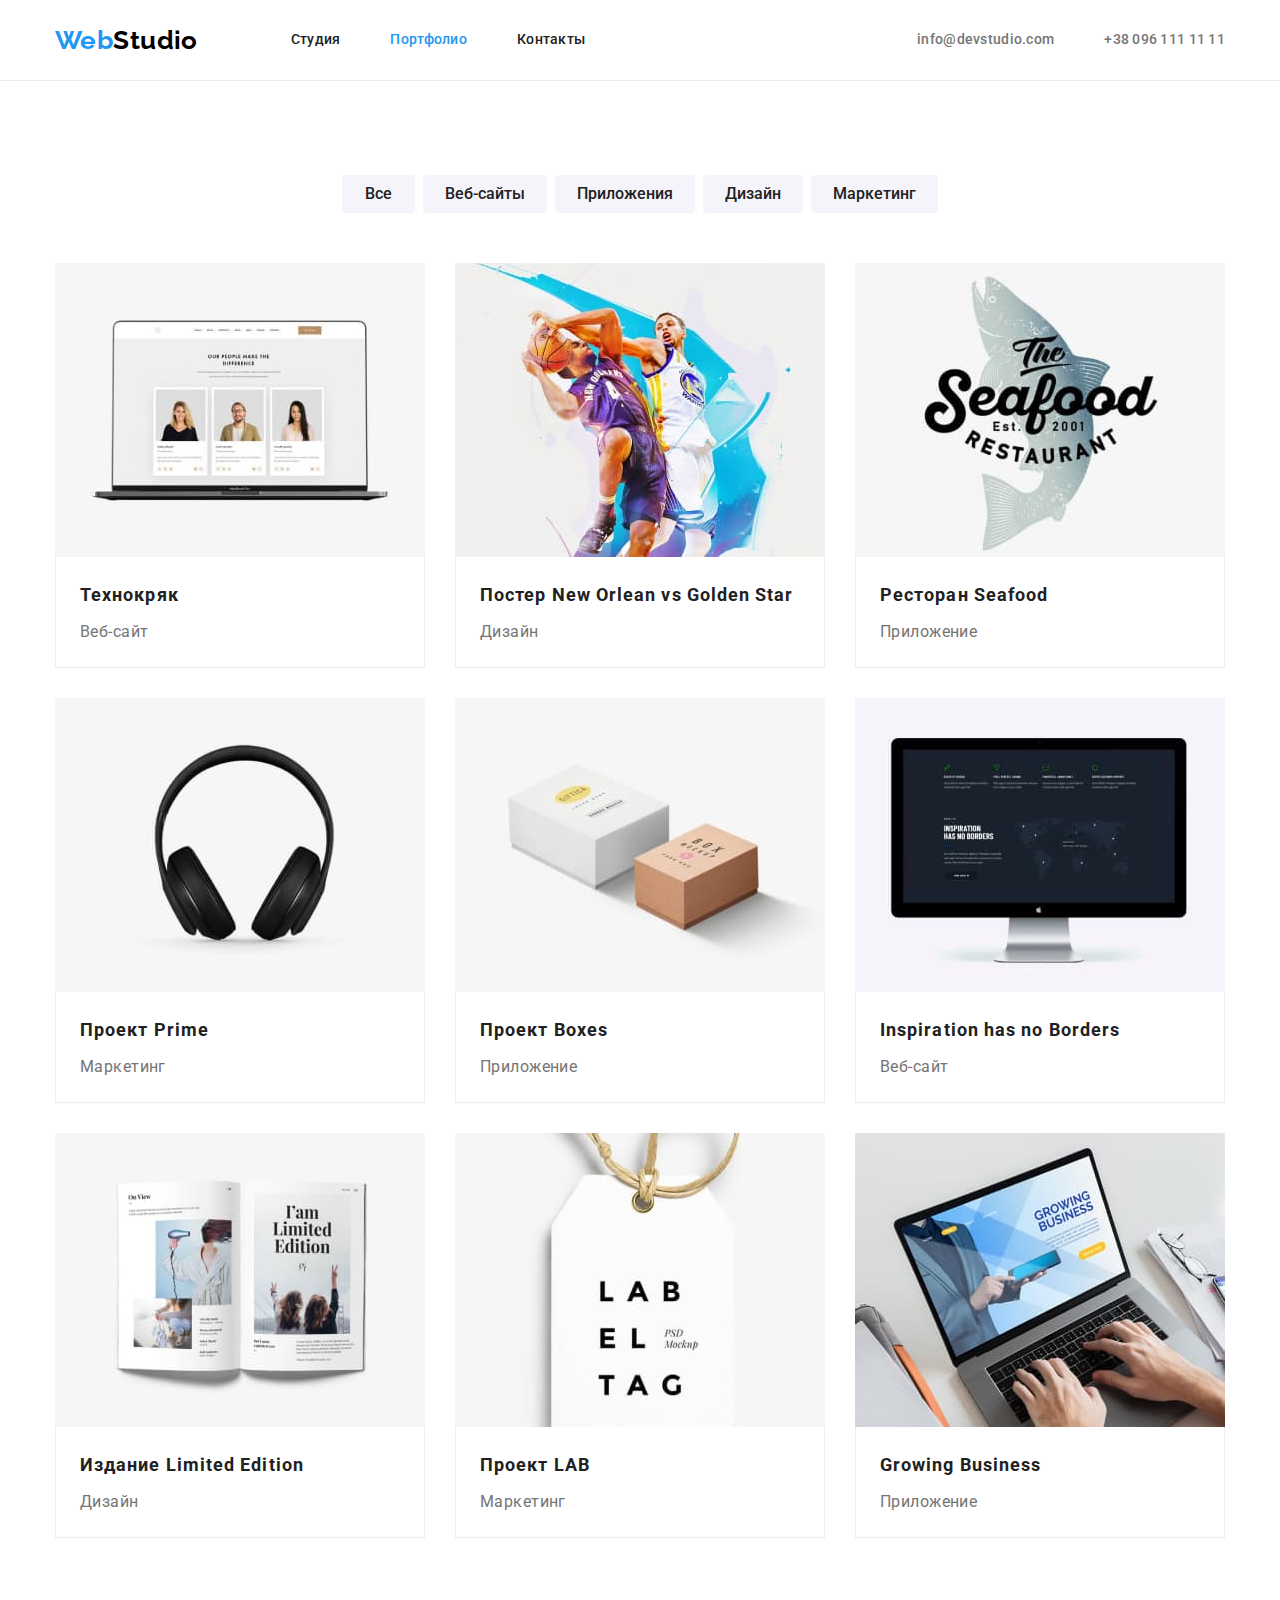
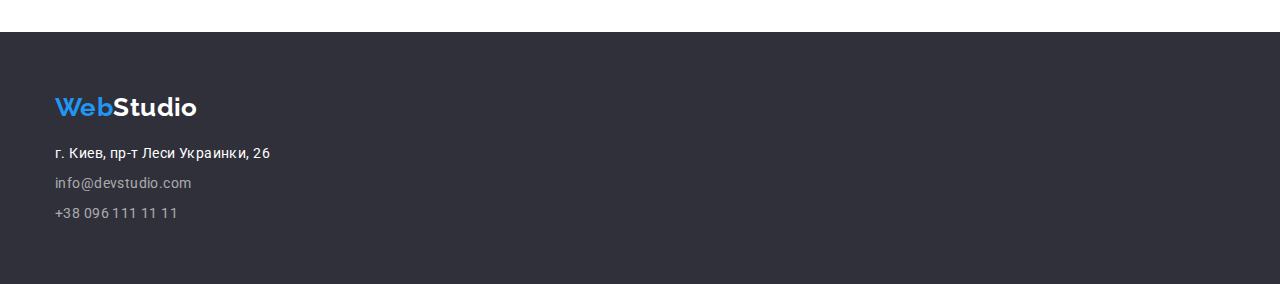
==== portfolio.html @ 34bc1569 "Added files of the previous task" ====
<!DOCTYPE html>
<html lang="ru">
  <head>
    <meta charset="UTF-8" />
    <meta http-equiv="X-UA-Compatible" content="IE=edge" />
    <meta name="viewport" content="width=device-width, initial-scale=1.0" />
    <title>Portfolio</title>
    <link
      href="https://fonts.googleapis.com/css2?family=Raleway:wght@700&family=Roboto:wght@400;500;700;900&display=swap"
      rel="stylesheet"
    />
    <link
      rel="stylesheet"
      href="https://cdnjs.cloudflare.com/ajax/libs/modern-normalize/1.1.0/modern-normalize.min.css"
    />
    <link rel="stylesheet" href="./css/styles.css" />
  </head>

  <body>
    <!-- Header -->
    <header class="page-header">
      <div class="header-line">
        <div class="container">
          <!-- Navigation -->
          <nav class="main-nav">
            <a class="logo" href="./index.html">Web<span class="logo-dark-part">Studio</span></a>
            <ul class="main-nav-list">
              <li class="main-nav-list-item">
                <a class="color-accent" href="./index.html">Студия</a>
              </li>
              <li class="main-nav-list-item">
                <a class="color-accent current" href="./portfolio.html">Портфолио</a>
              </li>
              <li class="main-nav-list-item"><a class="color-accent" href="#">Контакты</a></li>
            </ul>
          </nav>

          <!-- Contact Information -->
          <ul class="contacts-list">
            <li class="contacts-list-item">
              <a class="color-accent" href="mailto:info@devstudio.com">info@devstudio.com</a>
            </li>
            <li class="contacts-list-item">
              <a class="color-accent" href="tel:+380961111111">+38 096 111 11 11</a>
            </li>
          </ul>
        </div>
      </div>
    </header>

    <!-- Portfolio -->
    <main>
      <section class="portfolio section">
        <div class="container">
          <h1 class="portfolio-title visually-hidden">Портфолио</h1>

          <!-- Tabs -->
          <ul class="portfolio-tabs-list">
            <li class="portfolio-tabs-item"><button type="button">Все</button></li>
            <li class="portfolio-tabs-item">
              <button type="button">Веб-сайты</button>
            </li>
            <li class="portfolio-tabs-item">
              <button type="button">Приложения</button>
            </li>
            <li class="portfolio-tabs-item"><button type="button">Дизайн</button></li>
            <li class="portfolio-tabs-item">
              <button type="button">Маркетинг</button>
            </li>
          </ul>

          <!-- Projects -->
          <ul class="projects-list">
            <li class="projects-list-item">
              <img
                class="item-img"
                src="./images/technoquack.jpg"
                alt="Веб-сайт проекта Технокряк"
                width="370"
              />
              <div class="item-text">
                <h2 class="item-title">Технокряк</h2>
                <p class="item-descr">Веб-сайт</p>
              </div>
            </li>
            <li class="projects-list-item">
              <img
                class="item-img"
                src="./images/football.jpg"
                alt="Постер футбольных команд"
                width="370"
              />
              <div class="item-text">
                <h2 class="item-title">Постер New Orlean vs Golden Star</h2>
                <p class="item-descr">Дизайн</p>
              </div>
            </li>
            <li class="projects-list-item">
              <img
                class="item-img"
                src="./images/seafood-restaurant.jpg"
                alt="Логотип приложения для ресторана Seafood"
                width="370"
              />
              <div class="item-text">
                <h2 class="item-title">Ресторан Seafood</h2>
                <p class="item-descr">Приложение</p>
              </div>
            </li>
            <li class="projects-list-item">
              <img
                class="item-img"
                src="./images/headphone-prime.jpg"
                alt="Маркетинговые услуги по продаже техники Prime"
                width="370"
              />
              <div class="item-text">
                <h2 class="item-title">Проект Prime</h2>
                <p class="item-descr">Маркетинг</p>
              </div>
            </li>
            <li class="projects-list-item">
              <img
                class="item-img"
                src="./images/boxes.jpg"
                alt="Логотип с коробками для проекта Boxes"
                width="370"
              />
              <div class="item-text">
                <h2 class="item-title">Проект Boxes</h2>
                <p class="item-descr">Приложение</p>
              </div>
            </li>
            <li class="projects-list-item">
              <img
                class="item-img"
                src="./images/inspiration.jpg"
                alt="Веб-сайт на тему: Вдохновение не имеет границ"
                width="370"
              />
              <div class="item-text">
                <h2 class="item-title">Inspiration has no Borders</h2>
                <p class="item-descr">Веб-сайт</p>
              </div>
            </li>
            <li class="projects-list-item">
              <img
                class="item-img"
                src="./images/limited-edition.jpg"
                alt="Книга издания Limited Edition"
                width="370"
              />
              <div class="item-text">
                <h2 class="item-title">Издание Limited Edition</h2>
                <p class="item-descr">Дизайн</p>
              </div>
            </li>
            <li class="projects-list-item">
              <img
                class="item-img"
                src="./images/lab-project.jpg"
                alt="Бирка с логотипом LAB проекта"
                width="370"
              />
              <div class="item-text">
                <h2 class="item-title">Проект LAB</h2>
                <p class="item-descr">Маркетинг</p>
              </div>
            </li>
            <li class="projects-list-item">
              <img
                class="item-img"
                src="./images/growing-business.jpg"
                alt="Приложение для проекта Growing Business"
                width="370"
              />
              <div class="item-text">
                <h2 class="item-title">Growing Business</h2>
                <p class="item-descr">Приложение</p>
              </div>
            </li>
          </ul>
        </div>
      </section>
    </main>

    <!-- Footer -->
    <footer class="page-footer">
      <div class="container">
        <a class="logo" href="./index.html">Web<span class="logo-light-part">Studio</span></a>
        <address class="address-info">
          <ul class="address-info-list">
            <li class="address-info-list-item">
              <a
                class="address color-accent"
                href="https://goo.gl/maps/5Cw5wHXfv2F4CqR76"
                target="_blank"
                rel="noopener noreferrer"
                >г. Киев, пр-т Леси Украинки, 26</a
              >
            </li>
            <li class="address-info-list-item">
              <a class="color-accent" href="mailto:info@devstudio.com">info@devstudio.com</a>
            </li>
            <li class="address-info-list-item">
              <a class="color-accent" href="tel:+380961111111">+38 096 111 11 11</a>
            </li>
          </ul>
        </address>
      </div>
    </footer>
  </body>
</html>
---- css/styles.css ----
/* Variables */
:root {
  --primary-font: 'Roboto';
  --logo-font: 'Raleway', 'Geneva', 'Arial', sans-serif;

  --primary-text-color: #757575;
  --title-text-color: #212121;
  --white-text-color: #fff;
  --black-text-color: #000;

  --primary-bgr-color: #fff;
  --hero-bgr-color: #2f303a;
  --footer-bgr-color: #2f303a;
  --accent-bgr-color: #188ce8;
  --element-bgr-color: #f5f4fa;

  --accent-color: #2196f3;
  --border-color: #ececec;
  --item-border-color: #eeeeee;

  --btn-shadow-color: rgba(0, 0, 0, 0.15);
  --btn-shadow-color-param-1: rgba(0, 0, 0, 0.1);
  --btn-shadow-color-param-2: rgba(0, 0, 0, 0.08);
  --btn-shadow-color-param-3: rgba(0, 0, 0, 0.12);

  --card-shadow-color-param-1: rgba(0, 0, 0, 0.12);
  --card-shadow-color-param-2: rgba(0, 0, 0, 0.14);
  --card-shadow-color-param-3: rgba(0, 0, 0, 0.2);

  --contacts-text-color: rgba(255, 255, 255, 0.6);
}

/* General */
body {
  font-family: var(--primary-font);
  color: var(--primary-text-color);
  background-color: var(--primary-bgr-color);
  font-size: 14px;
  letter-spacing: 0.03em;
}

.container {
  width: 1200px;
  padding-left: 15px;
  padding-right: 15px;
  margin-left: auto;
  margin-right: auto;
}

.section {
  padding-top: 94px;
  padding-bottom: 94px;
}

ul {
  list-style-type: none;
}

a {
  text-decoration: none;
}

address {
  font-style: inherit;
}

h2,
h3 {
  color: var(--title-text-color);
}

h1,
h2,
h3,
h4,
h5,
h6,
ul,
p {
  margin: 0;
  padding: 0;
}

img {
  display: block;
  max-width: 100%;
  height: auto;
}

/* Header */
.page-header {
  background-color: var(--primary-bgr-color);
}

.header-line {
  border-bottom: 1px solid var(--border-color);
}

.page-header .container {
  display: flex;
}

.logo {
  margin-right: 93px;

  font-family: var(--logo-font);
  font-weight: 700;
  font-size: 26px;
  line-height: 1.19;

  color: var(--accent-color);
}

.logo-dark-part {
  color: var(--black-text-color);
}

.logo-light-part {
  color: var(--white-text-color);
}

/* Navigation & Contact Information*/
.main-nav {
  display: flex;
  align-items: center;
}

.main-nav-list,
.contacts-list {
  display: flex;

  font-weight: 500;
  line-height: 1.14;
  letter-spacing: 0.02em;
}

.main-nav-list-item:not(:last-child) {
  margin-right: 50px;
}

.main-nav-list a {
  padding-top: 32px;
  padding-bottom: 32px;
  display: block;

  color: var(--title-text-color);
}

.contacts-list {
  margin-left: auto;
}

.contacts-list-item:not(:last-child) {
  margin-right: 50px;
}

.contacts-list a {
  padding-top: 32px;
  padding-bottom: 32px;
  display: block;

  color: var(--primary-text-color);
}

.main-nav-list .current {
  color: var(--accent-color);
}

/* Hero */
.hero {
  padding-top: 200px;
  padding-bottom: 200px;
  text-align: center;

  background: var(--hero-bgr-color);
}

.hero-title {
  margin-bottom: 30px;
  max-width: 700px;
  margin-left: auto;
  margin-right: auto;

  font-weight: 900;
  font-size: 44px;
  line-height: 1.36;
  letter-spacing: 0.06em;
  text-transform: uppercase;

  color: var(--white-text-color);
}

.hero-btn {
  border: none;
  border-radius: 4px;
  padding: 10px 32px;
  min-width: 200px;

  font-weight: 700;
  font-size: 16px;
  line-height: 1.88;
  letter-spacing: 0.06em;

  color: var(--white-text-color);
  background: var(--accent-color);
  box-shadow: 0px 4px 4px var(--btn-shadow-color);
}

.hero-btn:hover,
.hero-btn:focus {
  background: var(--accent-bgr-color);
}

/* Features */
.features-list {
  display: flex;
  justify-content: space-between;
}

.features-list-item {
  width: 270px;
}

.features-list .item-title {
  margin-bottom: 10px;

  font-weight: 700;
  font-size: 14px;
  line-height: 1.14;
  text-transform: uppercase;
}

.features-list .item-descr {
  line-height: 1.71;
}

/* Directions & Team*/
.directions {
  padding-top: 0;
}

.directions-list {
  display: flex;
  justify-content: space-between;
}

.team-list {
  display: flex;
  justify-content: space-between;
}

.directions-title,
.team-title {
  margin-bottom: 50px;

  font-weight: 700;
  font-size: 36px;
  line-height: 1.17;
  text-align: center;
}

.team {
  background: var(--element-bgr-color);
}

.team-list {
  font-size: 16px;
  line-height: 1.19;
  text-align: center;
}

.team-list-item {
  box-shadow: 0px 1px 3px var(--card-shadow-color-param-1),
    0px 1px 1px var(--card-shadow-color-param-2), 0px 2px 1px var(--card-shadow-color-param-3);
  border-radius: 0px 0px 4px 4px;
  background-color: var(--primary-bgr-color);
}

.team-list .item-text {
  padding-top: 30px;
  padding-bottom: 30px;
}

.team-list .item-title {
  margin-bottom: 10px;

  font-weight: 500;
  font-size: 16px;
}

/* Portfolio */
.portfolio-tabs-list {
  display: flex;
  justify-content: center;
  margin-bottom: 50px;
}

.portfolio-tabs-item:not(:last-child) {
  margin-right: 8px;
}

.portfolio-tabs-list button {
  border-radius: 4px;
  border: none;
  padding: 6px 22px;
  min-width: 73px;

  font-family: var(--main-font);
  font-weight: 500;
  font-size: 16px;
  line-height: 1.63;
  text-align: center;

  background: var(--element-bgr-color);
  color: var(--title-text-color);
  cursor: pointer;
}

.portfolio-tabs-list button:hover,
.portfolio-tabs-list button:focus {
  background: var(--accent-color);
  color: var(--white-text-color);
  box-shadow: 0px 3px 1px var(--btn-shadow-color-param-1),
    0px 1px 2px var(--btn-shadow-color-param-2), 0px 2px 2px var(--btn-shadow-color-param-3);
}

.projects-list {
  display: flex;
  flex-wrap: wrap;
}

.projects-list .item-text {
  border-left: 1px solid var(--item-border-color);
  border-right: 1px solid var(--item-border-color);
  border-bottom: 1px solid var(--item-border-color);
  padding: 20px 24px;
}

.projects-list-item:not(:nth-last-child(-n + 3)) {
  margin-bottom: 30px;
}

.projects-list-item:not(:nth-child(3n)) {
  margin-right: 30px;
}

.projects-list .item-title {
  margin-bottom: 4px;

  font-weight: 700;
  font-size: 18px;
  line-height: 2;
  letter-spacing: 0.06em;
}

.projects-list .item-descr {
  font-size: 16px;
  line-height: 1.88;
}

/* Footer */
.page-footer {
  background: var(--footer-bgr-color);
}

.page-footer .container {
  padding-top: 60px;
  padding-bottom: 60px;
}

.page-footer .logo {
  display: inline-block;
  margin-bottom: 20px;
}

.address-info-list {
  line-height: 1.5;
}

.address-info-list a {
  color: var(--contacts-text-color);
}

.address-info-list .address {
  color: var(--white-text-color);
}

.address-info-list-item:not(:last-child) {
  margin-bottom: 9px;
}

/* General */
.visually-hidden {
  position: absolute;

  width: 1px;
  height: 1px;
  margin: -1px;
  border: 0;
  padding: 0;

  white-space: nowrap;
  clip-path: inset(100%);
  clip: rect(0 0 0 0);
  overflow: hidden;
}

.color-accent:hover,
.color-accent:focus {
  color: var(--accent-color);
}
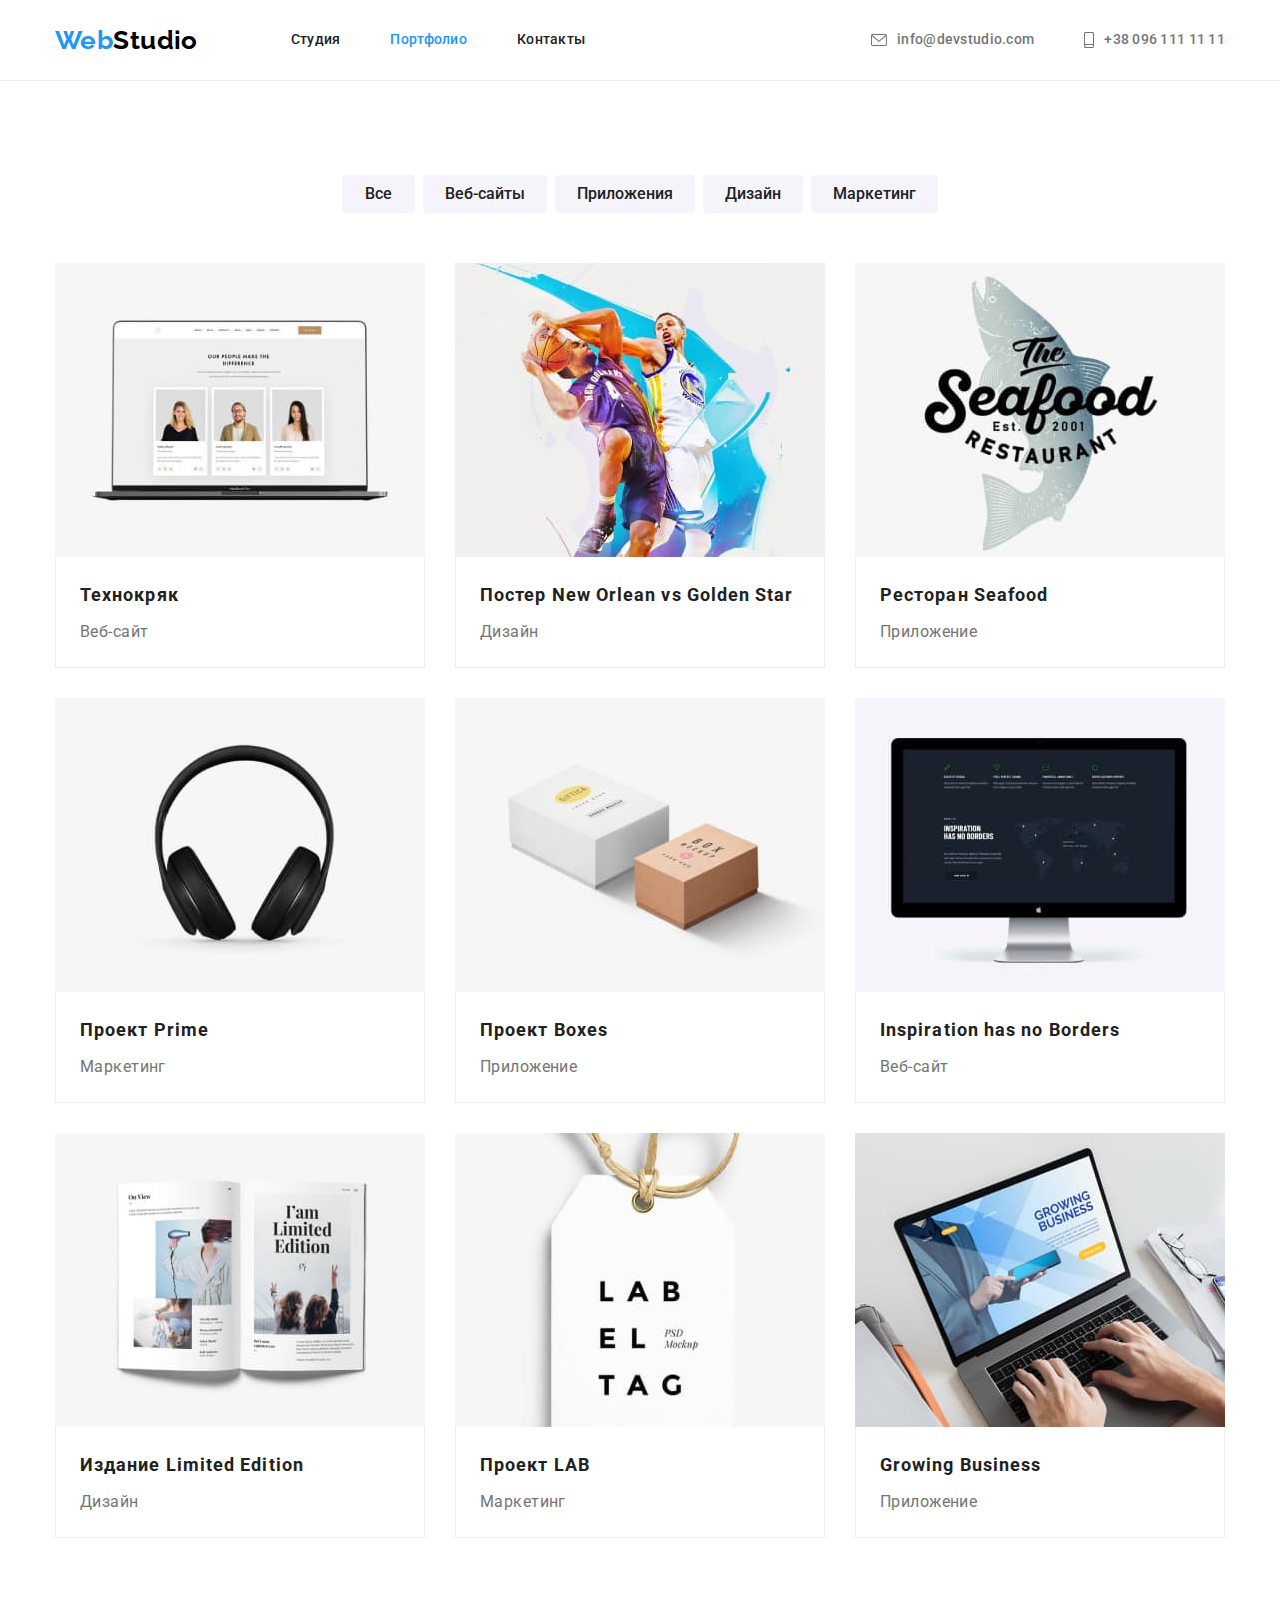
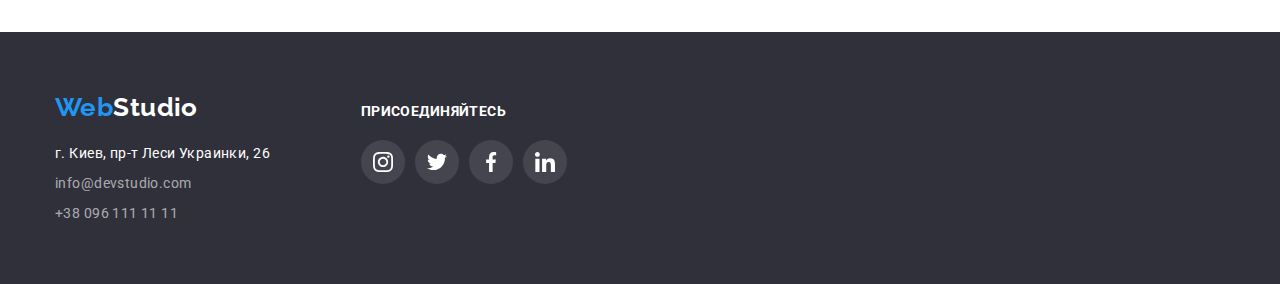
==== commit ec6ab171: "Added icons design" ====
--- a/portfolio.html
+++ b/portfolio.html
@@ -38,10 +38,20 @@
           <!-- Contact Information -->
           <ul class="contacts-list">
             <li class="contacts-list-item">
-              <a class="color-accent" href="mailto:info@devstudio.com">info@devstudio.com</a>
+              <a class="color-accent" href="mailto:info@devstudio.com">
+                <svg class="envelope" width="16" height="12">
+                  <use href="./images/icons.svg#envelope"></use>
+                </svg>
+                info@devstudio.com
+              </a>
             </li>
             <li class="contacts-list-item">
-              <a class="color-accent" href="tel:+380961111111">+38 096 111 11 11</a>
+              <a class="color-accent" href="tel:+380961111111"
+                ><svg class="smartphone" width="10" height="16">
+                  <use href="./images/icons.svg#smartphone"></use>
+                </svg>
+                +38 096 111 11 11</a
+              >
             </li>
           </ul>
         </div>
@@ -187,26 +197,61 @@
     <!-- Footer -->
     <footer class="page-footer">
       <div class="container">
-        <a class="logo" href="./index.html">Web<span class="logo-light-part">Studio</span></a>
-        <address class="address-info">
-          <ul class="address-info-list">
-            <li class="address-info-list-item">
-              <a
-                class="address color-accent"
-                href="https://goo.gl/maps/5Cw5wHXfv2F4CqR76"
-                target="_blank"
-                rel="noopener noreferrer"
-                >г. Киев, пр-т Леси Украинки, 26</a
-              >
-            </li>
-            <li class="address-info-list-item">
-              <a class="color-accent" href="mailto:info@devstudio.com">info@devstudio.com</a>
-            </li>
-            <li class="address-info-list-item">
-              <a class="color-accent" href="tel:+380961111111">+38 096 111 11 11</a>
-            </li>
-          </ul>
-        </address>
+        <div class="contacts">
+          <a class="logo" href="./index.html">Web<span class="logo-light-part">Studio</span></a>
+          <address class="address-info">
+            <ul class="address-info-list">
+              <li class="address-info-list-item">
+                <a
+                  class="address color-accent"
+                  href="https://goo.gl/maps/5Cw5wHXfv2F4CqR76"
+                  target="_blank"
+                  rel="noopener noreferrer"
+                  >г. Киев, пр-т Леси Украинки, 26</a
+                >
+              </li>
+              <li class="address-info-list-item">
+                <a class="color-accent" href="mailto:info@devstudio.com">info@devstudio.com</a>
+              </li>
+              <li class="address-info-list-item">
+                <a class="color-accent" href="tel:+380961111111">+38 096 111 11 11</a>
+              </li>
+            </ul>
+          </address>
+        </div>
+        <div class="connect-links">
+          <p class="connect-links-title">присоединяйтесь</p>
+          <ul class="social-links-list">
+            <li class="social-links-list-item">
+              <a href="#">
+                <svg class="instagram" width="20" height="20">
+                  <use href="./images/icons.svg#instagram"></use>
+                </svg>
+              </a>
+            </li>
+            <li class="social-links-list-item">
+              <a href="#">
+                <svg class="twitter" width="20" height="20">
+                  <use href="./images/icons.svg#twitter"></use>
+                </svg>
+              </a>
+            </li>
+            <li class="social-links-list-item">
+              <a href="#">
+                <svg class="facebook" width="20" height="20">
+                  <use href="./images/icons.svg#facebook"></use>
+                </svg>
+              </a>
+            </li>
+            <li class="social-links-list-item">
+              <a href="#">
+                <svg class="linkedin" width="20" height="20">
+                  <use href="./images/icons.svg#linkedin"></use>
+                </svg>
+              </a>
+            </li>
+          </ul>
+        </div>
       </div>
     </footer>
   </body>
--- a/css/styles.css
+++ b/css/styles.css
@@ -13,6 +13,7 @@
   --footer-bgr-color: #2f303a;
   --accent-bgr-color: #188ce8;
   --element-bgr-color: #f5f4fa;
+  --icon-fill-color: #afb1b8;
 
   --accent-color: #2196f3;
   --border-color: #ececec;
@@ -26,8 +27,11 @@
   --card-shadow-color-param-1: rgba(0, 0, 0, 0.12);
   --card-shadow-color-param-2: rgba(0, 0, 0, 0.14);
   --card-shadow-color-param-3: rgba(0, 0, 0, 0.2);
+  --card-shadow-color-param-4: rgba(0, 0, 0, 0.06);
+  --card-shadow-color-param-5: rgba(0, 0, 0, 0.16);
 
   --contacts-text-color: rgba(255, 255, 255, 0.6);
+  --icon-bgr-color: rgba(255, 255, 255, 0.1);
 }
 
 /* General */
@@ -87,6 +91,39 @@
   height: auto;
 }
 
+.directions-title,
+.team-title,
+.clients-title {
+  margin-bottom: 50px;
+
+  font-weight: 700;
+  font-size: 36px;
+  line-height: 1.17;
+  text-align: center;
+}
+
+.social-links-list {
+  display: flex;
+  justify-content: center;
+}
+
+.social-links-list a {
+  display: flex;
+  align-items: center;
+  justify-content: center;
+  height: 44px;
+  width: 44px;
+  border-radius: 50%;
+}
+
+.social-links-list-item:not(:last-child) {
+  margin-right: 10px;
+}
+
+.social-links-list svg {
+  fill: currentColor;
+}
+
 /* Header */
 .page-header {
   background-color: var(--primary-bgr-color);
@@ -168,11 +205,21 @@
 
 /* Hero */
 .hero {
+  height: 600px;
+  max-width: 1600px;
+  margin-left: auto;
+  margin-right: auto;
+
   padding-top: 200px;
   padding-bottom: 200px;
   text-align: center;
 
-  background: var(--hero-bgr-color);
+  background-color: var(--hero-bgr-color);
+  background-image: linear-gradient(to right, rgba(47, 48, 58, 0.4), rgba(47, 48, 58, 0.4)),
+    url('../images/team.jpg');
+  background-repeat: no-repeat;
+  background-position: center;
+  background-size: cover;
 }
 
 .hero-title {
@@ -234,7 +281,50 @@
   line-height: 1.71;
 }
 
-/* Directions & Team*/
+.features-list-item .item-svg {
+  padding-top: 25px;
+  padding-bottom: 25px;
+  margin-bottom: 30px;
+  text-align: center;
+}
+
+.contacts-list-item a {
+  display: flex;
+  align-items: center;
+}
+
+.contacts-list-item svg {
+  margin-right: 10px;
+  fill: currentColor;
+}
+
+/* .features-list-item::before {
+  display: block;
+  content: '';
+  height: 120px;
+  margin-bottom: 30px;
+
+  background-repeat: no-repeat;
+  background-size: 70px 70px;
+  background-position: center;
+}
+
+.antenna-svg::before {
+  background-image: url('../images/antenna.svg');
+}
+
+.clock-svg::before {
+  background-image: url('../images/clock.svg');
+}
+
+.diagram-svg::before {
+  background-image: url('../images/diagram.svg');
+}
+.astronaut-svg::before {
+  background-image: url('../images/astronaut.svg');
+} */
+
+/* Directions */
 .directions {
   padding-top: 0;
 }
@@ -244,19 +334,10 @@
   justify-content: space-between;
 }
 
+/* Team */
 .team-list {
   display: flex;
   justify-content: space-between;
-}
-
-.directions-title,
-.team-title {
-  margin-bottom: 50px;
-
-  font-weight: 700;
-  font-size: 36px;
-  line-height: 1.17;
-  text-align: center;
 }
 
 .team {
@@ -288,6 +369,50 @@
   font-size: 16px;
 }
 
+.team-list-item .item-descr {
+  margin-bottom: 16px;
+}
+
+.team-list a {
+  color: var(--icon-fill-color);
+  background-color: var(--primary-bgr-color);
+}
+
+.team-list a:hover,
+.team-list a:focus {
+  color: var(--white-text-color);
+  background-color: var(--accent-color);
+}
+
+/* Clients */
+.clients-list {
+  display: flex;
+  justify-content: center;
+}
+
+.clients-list-item:not(:last-child) {
+  margin-right: 30px;
+}
+
+.clients-list-item a {
+  display: block;
+  padding: 15px 32px;
+  border-radius: 4px;
+
+  border: 1px solid var(--icon-fill-color);
+  color: var(--icon-fill-color);
+}
+
+.clients-list svg {
+  fill: currentColor;
+}
+
+.clients-list-item a:hover,
+.clients-list-item a:focus {
+  border-color: var(--accent-color);
+  color: var(--accent-color);
+}
+
 /* Portfolio */
 .portfolio-tabs-list {
   display: flex;
@@ -358,6 +483,12 @@
   line-height: 1.88;
 }
 
+.projects-list-item:hover,
+.projects-list-item:focus {
+  box-shadow: 0px 1px 1px var(--card-shadow-color-param-1),
+    0px 4px 4px var(--card-shadow-color-param-4), 1px 4px 6px var(--card-shadow-color-param-5);
+}
+
 /* Footer */
 .page-footer {
   background: var(--footer-bgr-color);
@@ -366,6 +497,7 @@
 .page-footer .container {
   padding-top: 60px;
   padding-bottom: 60px;
+  display: flex;
 }
 
 .page-footer .logo {
@@ -387,6 +519,33 @@
 
 .address-info-list-item:not(:last-child) {
   margin-bottom: 9px;
+}
+
+.contacts {
+  margin-right: 70px;
+}
+
+.connect-links {
+  padding-top: 12px;
+}
+
+.connect-links-title {
+  margin-bottom: 20px;
+  font-weight: 700;
+  line-height: 1.14;
+  text-transform: uppercase;
+
+  color: var(--white-text-color);
+}
+
+.connect-links a {
+  color: var(--white-text-color);
+  background-color: var(--icon-bgr-color);
+}
+
+.connect-links a:hover,
+.connect-links a:focus {
+  background-color: var(--accent-color);
 }
 
 /* General */
